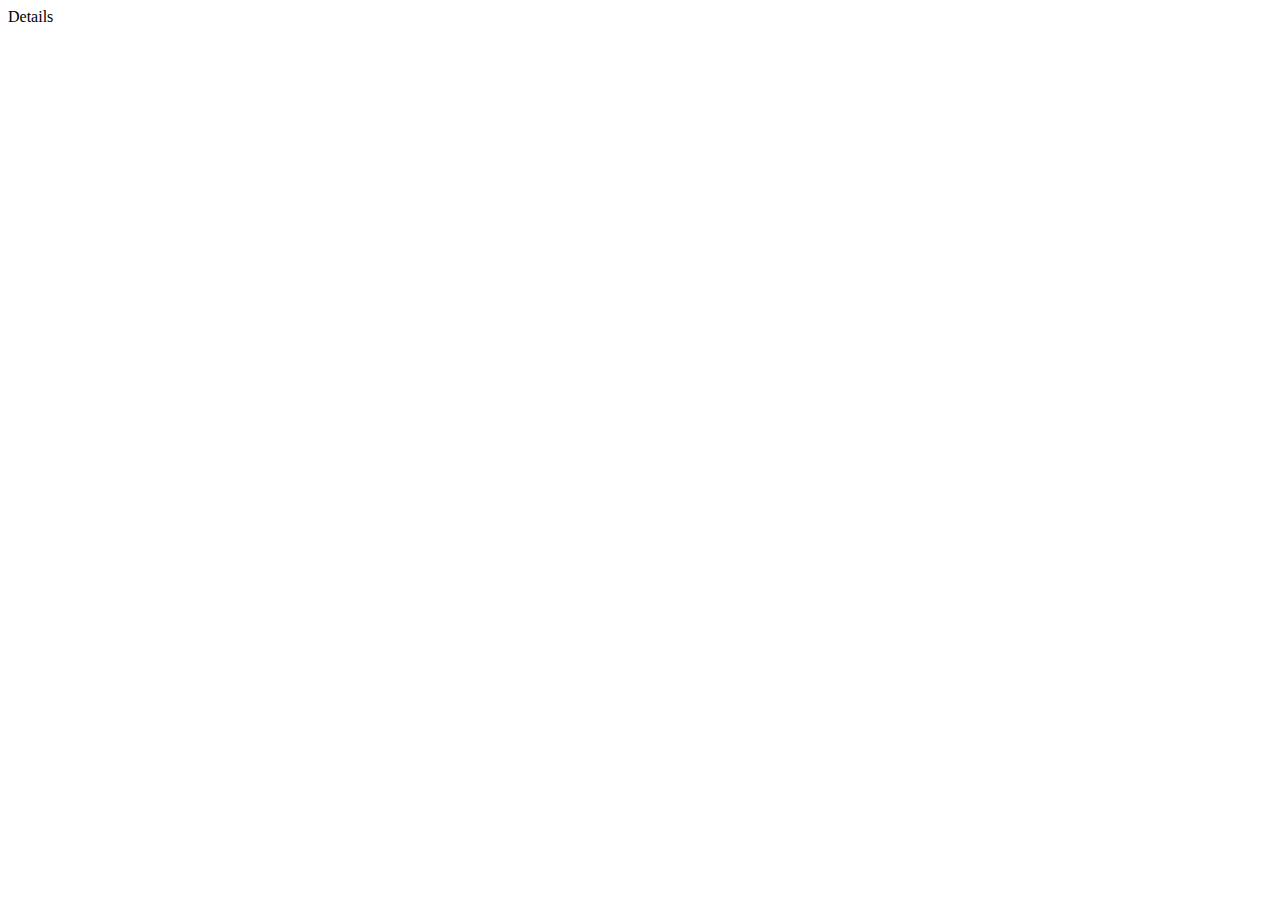
==== details.html @ 32a8ade8 "Custom Scrollbar 4" ====
<!DOCTYPE html>
<html lang="en">
<head>
    <meta charset="UTF-8">
    <meta http-equiv="X-UA-Compatible" content="IE=edge">
    <meta name="viewport" content="width=device-width, initial-scale=1.0">
    <title>Document</title>
</head>
<body>
    Details
</body>
</html>
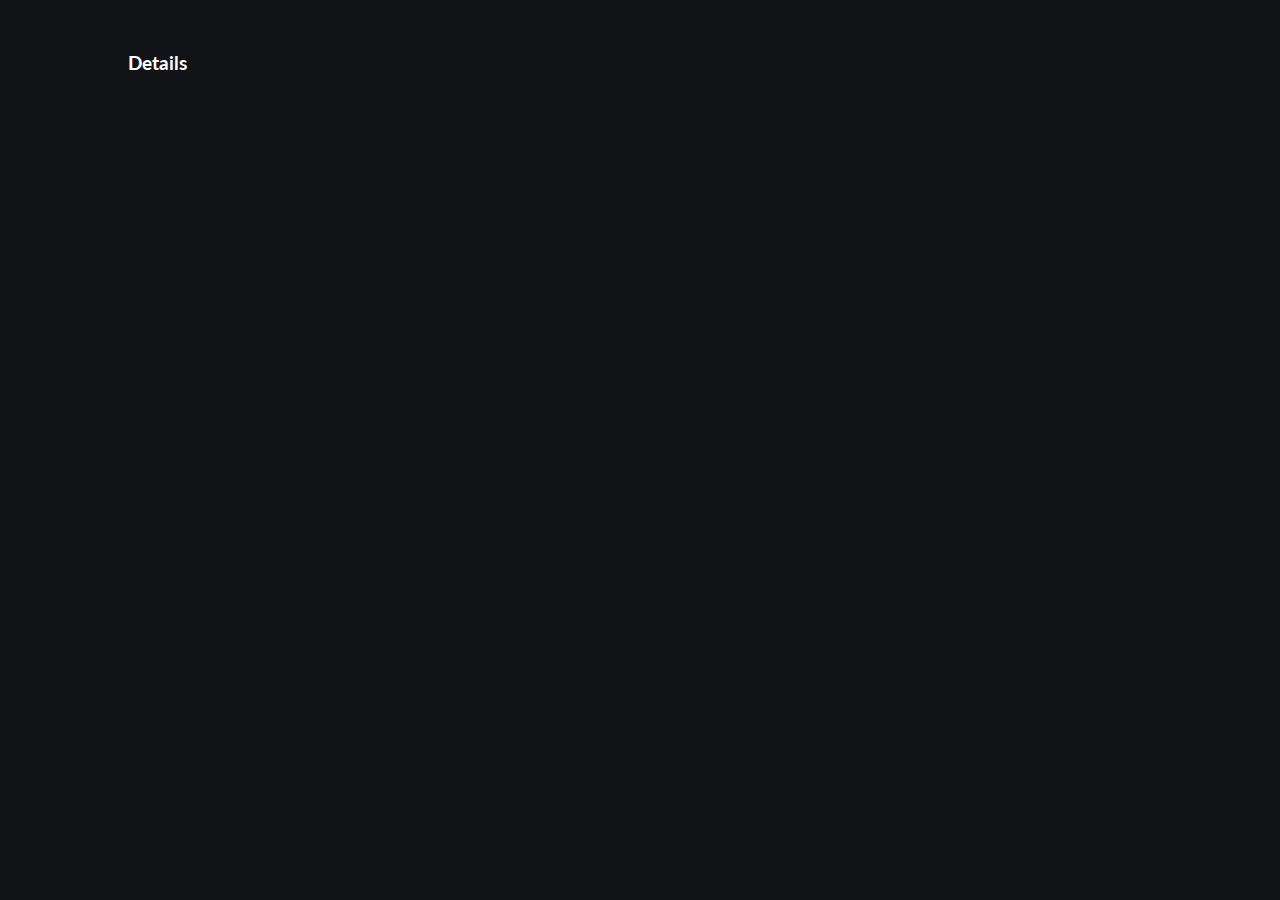
==== commit a90fa543: "Details" ====
--- a/details.html
+++ b/details.html
@@ -1,12 +1,26 @@
 <!DOCTYPE html>
 <html lang="en">
-<head>
-    <meta charset="UTF-8">
-    <meta http-equiv="X-UA-Compatible" content="IE=edge">
-    <meta name="viewport" content="width=device-width, initial-scale=1.0">
-    <title>Document</title>
-</head>
-<body>
-    Details
-</body>
-</html>+  <head>
+    <meta charset="UTF-8" />
+    <meta http-equiv="X-UA-Compatible" content="IE=edge" />
+    <meta name="viewport" content="width=device-width, initial-scale=1.0" />
+    <title>Details</title>
+    <link rel="stylesheet" href="./css/style.css" />
+    <script
+      src="https://kit.fontawesome.com/a001c7932f.js"
+      crossorigin="anonymous"
+    ></script>
+  </head>
+  <body>
+    <div class="details-container">
+      <div class="details-header">
+        <h3>Details</h3>
+        <div class="search-container-details">
+          <input type="text" placeholder="Search.." name="search" />
+          <i class="fa-solid fa-magnifying-glass"></i>
+        </div>
+      </div>
+    </div>
+    <script type="module" src="./js/details.js"></script>
+  </body>
+</html>
--- a/css/style.css
+++ b/css/style.css
@@ -0,0 +1,508 @@
+@import url('https://fonts.googleapis.com/css2?family=Lato:wght@300;400;700&display=swap');
+
+
+* {
+    margin: 0;
+    padding: 0;
+    box-sizing: border-box;
+    color: white;
+}
+
+*:not(i):not(.fa) {
+    font-family: 'Lato', sans-serif;
+}
+
+a {
+    text-decoration: none;
+}
+
+button {
+    background-color: transparent;
+    background-repeat: no-repeat;
+    border: none;
+    cursor: pointer;
+    outline: none;
+}
+
+body {
+    background-color: #121317;
+}
+
+
+:root {
+    --mobile-header-height: 80px;
+    --header-width: 250px;
+    --header-padding: 0px 0px 0px 25px;
+    --header-padding-mobile: 20px 25px;
+    --slider-text-margin-top: -90px;
+    --slider-text-font-size: 2rem;
+    --slider-text-padding-left: 12px;
+}
+
+header {
+    min-width: var(--header-width);
+    height: 100vh;
+    background-color: #030303;
+    padding: var(--header-padding);
+    position: fixed
+}
+
+main {
+    margin-left: var(--header-width);
+}
+
+.mobile-nav {
+    display: none;
+}
+
+.search-container {
+    background-color: #8D8D8B;
+    padding: 10px;
+    border-radius: 20px;
+    display: flex;
+    justify-content: center;
+    align-items: center;
+    color: #C0C0BF;
+}
+
+.search-container i {
+    color: #C0C0BF;
+}
+
+.search-container input {
+    margin-left: 10px;
+    background-color: transparent;
+    border-style: none;
+}
+
+.search-container input:focus {
+    outline: none;
+}
+
+
+header img {
+    width: 42px;
+    margin: 30px 0 20px 0;
+}
+
+nav h2 {
+    color: #8A8A8A;
+}
+
+.nav-links {
+    list-style-type: none;
+    margin-top: 20px;
+}
+
+.nav-links li {
+    margin-top: 20px;
+}
+
+.nav-links i,
+a {
+    font-size: 1.1rem;
+}
+
+.nav-links a {
+    margin-left: 10px;
+}
+
+.active-link * {
+    color: #159FFF;
+}
+
+.active-link {
+    border-right: 3px solid #159FFF;
+}
+
+/* ---Mobile Nav */
+.overlay {
+    height: 100%;
+    width: 0;
+    position: fixed;
+    z-index: 1;
+    left: 0;
+    top: 0;
+    background-color: #030303;
+    overflow-x: hidden;
+    transition: all 0.5s ease 0s;
+}
+
+.overlay-active {
+    width: 100%;
+}
+
+.overlay-content {
+    display: flex;
+    height: 100%;
+    flex-direction: column;
+    align-items: center;
+    justify-content: center;
+}
+
+.overlay-content div {
+    display: flex;
+    margin: 16px 0;
+}
+
+.overlay-content i {
+    font-size: 36px;
+}
+
+.overlay a {
+    margin-left: 15px;
+    font-size: 36px;
+    display: block;
+    transition: all 0.3s ease 0s;
+}
+
+.overlay a:hover,
+.overlay a:focus {
+    color: #159FFF;
+}
+
+.overlay .close {
+    position: absolute;
+    top: 20px;
+    right: 45px;
+    font-size: 60px;
+    color: #edf0f1;
+    cursor: pointer;
+}
+
+/* Mobile Nav ---*/
+
+
+/* ---Slider */
+.search-in-slider {
+    width: 220px;
+    margin: 20px 40px;
+    position: absolute;
+    z-index: 1;
+}
+
+.mySlides {
+    display: none;
+}
+
+.mySlides img {
+    vertical-align: middle;
+    padding: 0 25%;
+    width: 100%;
+}
+
+/* Slideshow container */
+.slideshow-container {
+    max-width: 100%;
+    position: relative;
+    margin: auto;
+}
+
+/* Caption text */
+.slider-text {
+    font-size: var(--slider-text-font-size);
+    padding-left: var(--slider-text-padding-left);
+    margin-top: var(--slider-text-margin-top);
+    position: absolute;
+    font-weight: 600;
+}
+
+/* Next & previous buttons */
+.prev,
+.next {
+    cursor: pointer;
+    position: absolute;
+    top: 50%;
+    width: auto;
+    padding: 16px;
+    margin-top: -22px;
+    color: white;
+    font-weight: bold;
+    font-size: 18px;
+    transition: 0.6s ease;
+    border-radius: 0 3px 3px 0;
+    user-select: none;
+}
+
+/* Position the "next button" to the right */
+.next {
+    right: 0;
+    border-radius: 3px 0 0 3px;
+}
+
+/* On hover, add a black background color with a little bit see-through */
+.prev:hover,
+.next:hover {
+    background-color: rgba(0, 0, 0, 0.8);
+}
+
+/* The dots/bullets/indicators */
+.dot-container {
+    padding: var(--slider-text-font-size) var(--slider-text-padding-left);
+    position: absolute;
+    margin-top: var(--slider-text-margin-top);
+}
+
+.dot {
+    cursor: pointer;
+    height: calc(var(--slider-text-font-size) / 2);
+    width: calc(var(--slider-text-font-size) / 2);
+    margin: 0 2px;
+    background-color: #bbb;
+    border-radius: 50%;
+    display: inline-block;
+    transition: background-color 0.6s ease;
+}
+
+.active,
+.dot:hover {
+    background-color: #717171;
+}
+
+/* Fading animation */
+.fade {
+    animation-name: fade;
+    animation-duration: 1.5s;
+}
+
+@keyframes fade {
+    from {
+        opacity: .6
+    }
+
+    to {
+        opacity: 1
+    }
+}
+
+/* Slider--- */
+
+/* ---Custom Scrollbar */
+.custom-scrollbar-container {
+    margin: 2vh 0 0 2%;
+}
+
+.upper-scrollbar {
+    margin: 2vh 0;
+    display: flex;
+    justify-content: space-between;
+}
+
+.upper-scrollbar-right {
+    display: flex;
+}
+
+.upper-scrollbar-right a {
+    margin: 0 0.5rem;
+    color: #8D8D8B;
+    font-size: .9rem;
+    font-weight: bold;
+}
+
+.upper-scrollbar-right a:hover,
+.upper-scrollbar-right a:focus {
+    color: #159FFF;
+}
+
+.custom-scrollbar {
+    display: flex;
+    overflow: auto;
+    scroll-behavior: smooth;
+    align-items: center;
+    --title-margin: 1rem;
+    --title-fontsize: 1rem;
+    --rating-fontsize: 16px;
+    /* hide overflow without overflow hidden */
+    -ms-overflow-style: none;
+    /* Internet Explorer 10+ */
+    scrollbar-width: none;
+    /* Firefox */
+}
+
+.custom-scrollbar::-webkit-scrollbar {
+    /* hide overflow without overflow hidden */
+    display: none;
+    /* Safari and Chrome */
+}
+
+.custom-scrollbar button {
+    position: absolute;
+    /* setting arrow position */
+    margin-top: calc(-1 * ((2 * var(--title-margin)) + var(--title-fontsize) + var(--rating-fontsize)));
+}
+
+.custom-scrollbar button i {
+    font-size: 2rem;
+}
+
+#left-scroll {
+    margin-left: 20px;
+}
+
+#right-scroll {
+    margin-right: 20px;
+    right: 0;
+}
+
+.info-box {
+    flex: 0 0 150px;
+    margin-right: 5%;
+    text-align: center;
+    /* added ... if more than one line  */
+    display: table;
+    table-layout: fixed;
+    width: 100%;
+}
+
+.home-scrollbar-title {
+    margin: var(--title-margin) 0;
+    font-size: var(--title-fontsize);
+    /* added ... if more than one line  */
+    white-space: nowrap;
+    overflow: hidden;
+    text-overflow: ellipsis;
+
+}
+
+.home-scrollbar-rating {
+    color: #8D8D8B;
+    font-size: var(--rating-fontsize);
+}
+
+.info-box img {
+    width: 100%;
+}
+
+/* Custom Scrollbar--- */
+
+
+/* ---Details */
+
+.details-container {
+    padding: 5vh 10%;
+}
+
+.details-header {
+    display: flex;
+    justify-content: space-between;
+    align-items: center;
+}
+
+.search-container-details {
+    display: flex;
+    justify-content: flex-end;
+    align-items: center;
+    width: 40px;
+    height: 35px;
+    padding: 0 20px;
+    border-radius: 22px;
+    transition: width 0.5s ease;
+    overflow: hidden;
+}
+
+.search-container-details-active {
+    width: 200px;
+    background-color: #8D8D8B;
+
+}
+
+.search-container-details input {
+    height: 100%;
+    max-width: 100%;
+    background-color: transparent;
+    border-style: none;
+    padding-left: 30px;
+}
+
+.search-container-details i {
+    color: #C0C0BF;
+    font-size: 20px;
+    margin-left: 10px;
+}
+
+.search-container-details input:focus {
+    outline: none;
+}
+
+/* Details--- */
+
+@media screen and (max-height: 450px) {
+    .overlay a {
+        font-size: 20px;
+    }
+
+    .overlay .close {
+        font-size: 40px;
+        top: 15px;
+        right: 35px;
+    }
+}
+
+@media only screen and (max-width: 800px) {
+    html {
+        font-size: 14px;
+    }
+
+    header * {
+        display: none;
+    }
+
+    header {
+        background-color: #030303;
+        height: var(--mobile-header-height);
+        width: 100%;
+        padding: var(--header-padding-mobile);
+    }
+
+    .home-container {
+        display: flex;
+        flex-direction: column;
+    }
+
+    .mobile-nav {
+        display: flex;
+        justify-content: space-between;
+
+    }
+
+    .burger,
+    input {
+        display: block;
+    }
+
+    .burger i {
+        font-size: 2rem;
+    }
+
+    main {
+        margin-left: 0px;
+        margin-top: var(--mobile-header-height);
+    }
+
+    .search-in-slider {
+        display: none;
+    }
+
+    .mySlides img {
+        padding: 0;
+    }
+
+    :root {
+        --slider-text-font-size: 1.5rem;
+        --slider-text-padding-left: 10%;
+    }
+
+    .info-box {
+        flex: 0 0 100px;
+    }
+
+    .search-container-details-active {
+        width: 60%;
+    }
+}
+
+@media only screen and (max-width: 1280px) {
+    .mySlides img {
+        padding: 0;
+    }
+}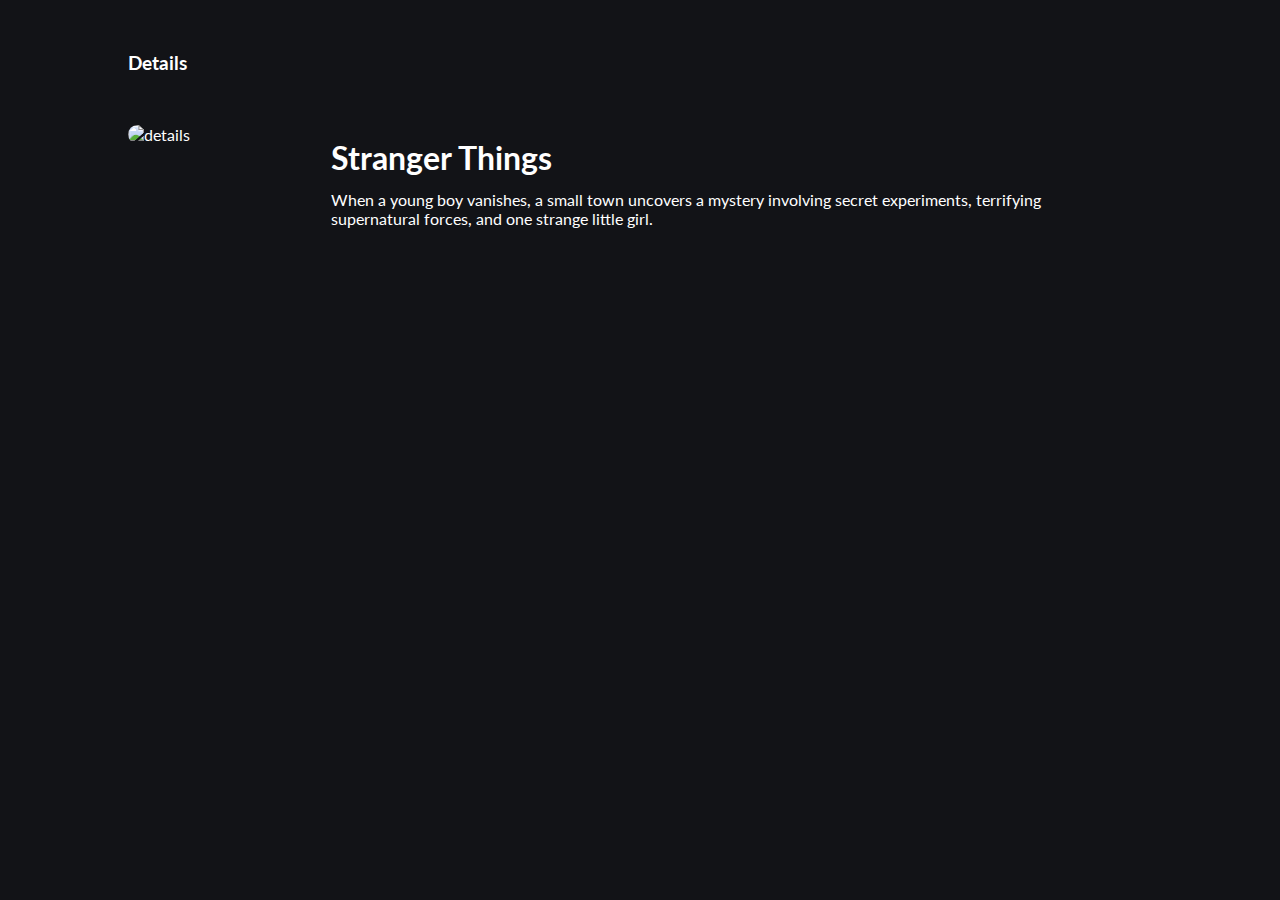
==== commit 2b6fc199: "Details 2" ====
--- a/details.html
+++ b/details.html
@@ -20,6 +20,21 @@
           <i class="fa-solid fa-magnifying-glass"></i>
         </div>
       </div>
+      <div class="details-content">
+        <img
+          src="https://image.tmdb.org/t/p/w500/49WJfeN0moxb9IPfGn8AIqMGskD.jpg"
+          alt="details"
+        />
+        <div class="details-image-right">
+          <h1>Stranger Things</h1>
+          <p id="details-overview">
+            When a young boy vanishes, a small town uncovers a mystery involving
+            secret experiments, terrifying supernatural forces, and one strange
+            little girl.
+          </p>
+          <button onclick="readMore()" id="myBtn">Read more</button>
+        </div>
+      </div>
     </div>
     <script type="module" src="./js/details.js"></script>
   </body>
--- a/css/style.css
+++ b/css/style.css
@@ -388,6 +388,7 @@
     align-items: center;
 }
 
+/* Search Container Details */
 .search-container-details {
     display: flex;
     justify-content: flex-end;
@@ -424,6 +425,33 @@
     outline: none;
 }
 
+/* Details Content */
+.details-content {
+    display: flex;
+    margin: 5vh 0;
+}
+
+.details-content img {
+    width: 20%;
+    border-radius: 32px;
+    align-self: flex-start;
+}
+
+.details-image-right {
+    padding: 0 5%;
+    display: flex;
+    flex-direction: column;
+    justify-content: center;
+}
+
+.details-image-right h1 {
+    margin: 0.8rem 0;
+}
+
+#more {
+    display: none;
+}
+
 /* Details--- */
 
 @media screen and (max-height: 450px) {
@@ -499,6 +527,16 @@
     .search-container-details-active {
         width: 60%;
     }
+
+    .details-content {
+        flex-direction: column;
+    }
+
+    .details-content img {
+        width: 50%;
+        border-radius: 0;
+        align-self: center;
+    }
 }
 
 @media only screen and (max-width: 1280px) {
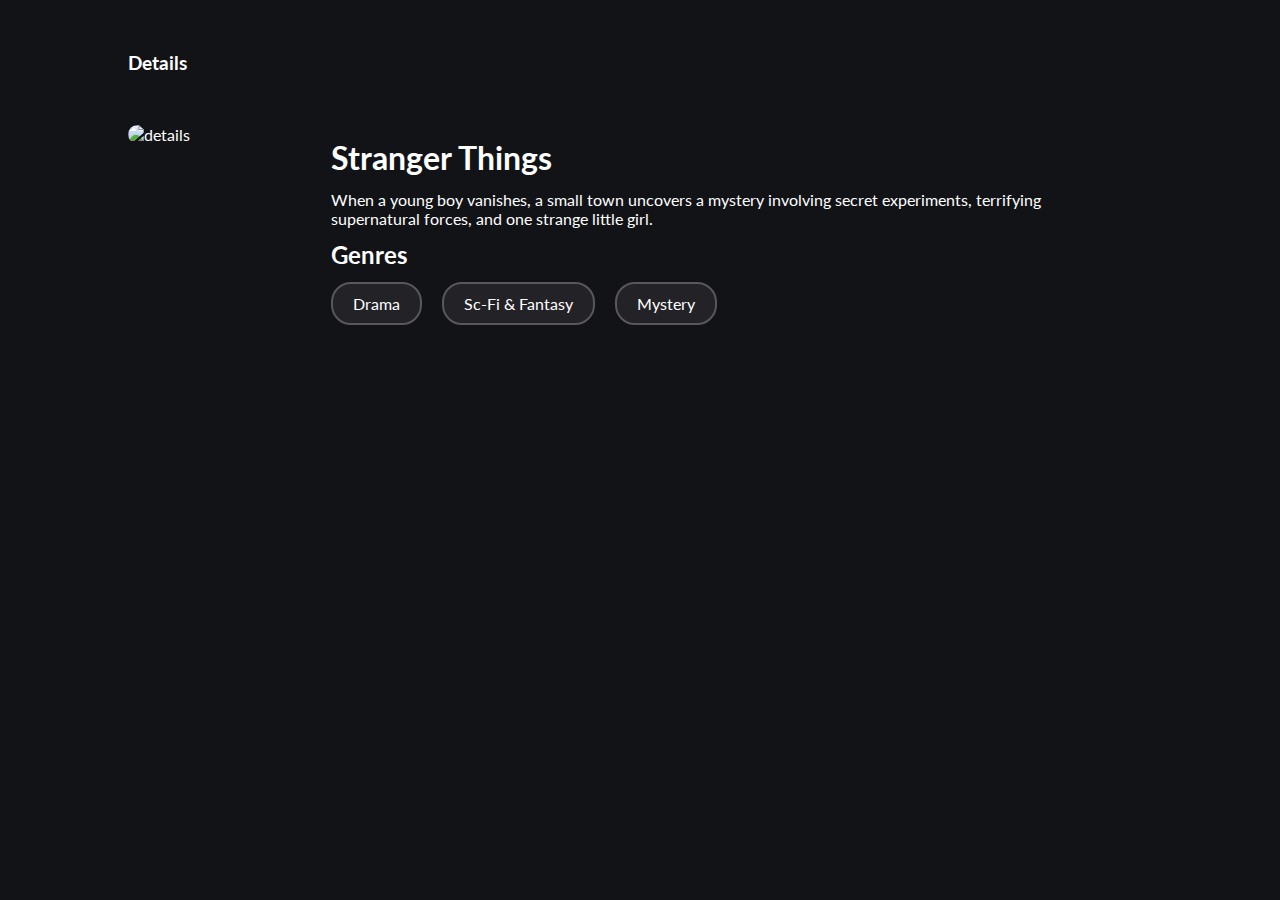
==== commit 271a19bf: "Details 3" ====
--- a/details.html
+++ b/details.html
@@ -33,6 +33,26 @@
             little girl.
           </p>
           <button onclick="readMore()" id="myBtn">Read more</button>
+          <h2>Genres</h2>
+          <div class="details-genres-container">
+            <div class="genres-side-left">
+              <i class="fa-solid fa-caret-left"></i>
+            </div>
+            <div class="details-genres">
+              <div class="genre-boxes">
+                <p>Drama</p>
+              </div>
+              <div class="genre-boxes">
+                <p>Sc-Fi & Fantasy</p>
+              </div>
+              <div class="genre-boxes">
+                <p>Mystery</p>
+              </div>
+            </div>
+            <div class="genres-side-right">
+              <i class="fa-solid fa-caret-right"></i>
+            </div>
+          </div>
         </div>
       </div>
     </div>
--- a/css/style.css
+++ b/css/style.css
@@ -442,6 +442,8 @@
     display: flex;
     flex-direction: column;
     justify-content: center;
+    /* added for child element(details-genres) overlow  */
+    overflow: hidden;
 }
 
 .details-image-right h1 {
@@ -450,6 +452,55 @@
 
 #more {
     display: none;
+}
+
+/* Genres */
+.details-image-right h2 {
+    margin: 0.8rem 0;
+}
+
+.details-genres-container {
+    display: flex;
+}
+
+.genres-side-left,
+.genres-side-right {
+    flex: 0 0 30px;
+    background-color: #222227;
+    opacity: 0.1;
+    display: flex;
+    align-items: center;
+    justify-content: center;
+    transition: opacity .3s ease;
+}
+
+.genres-side-left:hover,
+.genres-side-right:hover {
+    opacity: 1;
+}
+
+.details-genres {
+    display: flex;
+    overflow: auto;
+    scroll-behavior: smooth;
+    -ms-overflow-style: none;
+    /* Internet Explorer 10+ */
+    scrollbar-width: none;
+    /* Firefox */
+}
+
+.details-genres::-webkit-scrollbar {
+    display: none;
+    /* Safari and Chrome */
+}
+
+.genre-boxes {
+    background-color: #222227;
+    padding: 10px 20px;
+    margin-right: 20px;
+    border-radius: 20px;
+    border: 2px solid #58575D;
+    flex-shrink: 0;
 }
 
 /* Details--- */
@@ -524,6 +575,10 @@
         flex: 0 0 100px;
     }
 
+    .details-container {
+        padding: 3vh 5%;
+    }
+
     .search-container-details-active {
         width: 60%;
     }
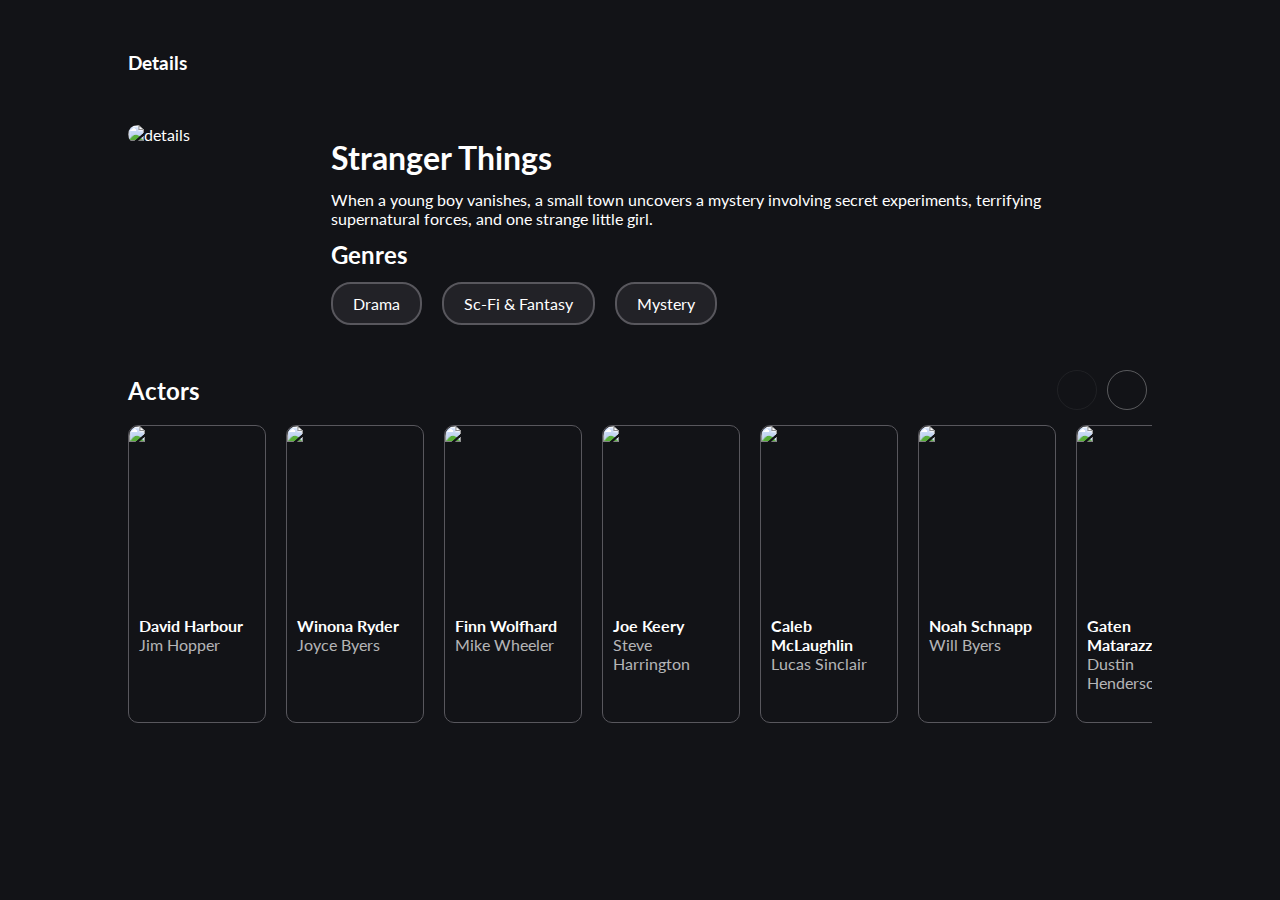
==== commit 7510b510: "Details 5" ====
--- a/details.html
+++ b/details.html
@@ -55,6 +55,131 @@
           </div>
         </div>
       </div>
+      <div class="actors">
+        <div class="actors-top">
+          <h2>Actors</h2>
+          <div class="actors-scroll-controls">
+            <div class="actors-controls-left">
+              <i class="fa-solid fa-angle-left"></i>
+            </div>
+            <div class="actors-controls-right">
+              <i class="fa-solid fa-angle-right"></i>
+            </div>
+          </div>
+        </div>
+        <div class="actors-scroll">
+          <div class="actors-card">
+            <div class="crop-container">
+              <img
+                src="https://image.tmdb.org/t/p/w500/chPekukMF5SNnW6b22NbYPqAStr.jpg"
+              />
+            </div>
+            <div class="card-details">
+              <p>David Harbour</p>
+              <p>Jim Hopper</p>
+            </div>
+          </div>
+          <div class="actors-card">
+            <div class="crop-container">
+              <img
+                src="https://image.tmdb.org/t/p/w500/5yteOSY2lgGOgSWmRTlxqfY59MS.jpg"
+              />
+            </div>
+            <div class="card-details">
+              <p>Winona Ryder</p>
+              <p>Joyce Byers</p>
+            </div>
+          </div>
+          <div class="actors-card">
+            <div class="crop-container">
+              <img
+                src="https://image.tmdb.org/t/p/w500/p0ayyuQWPnTvbCaN7E2ROetuLVs.jpg"
+              />
+            </div>
+            <div class="card-details">
+              <p>Finn Wolfhard</p>
+              <p>Mike Wheeler</p>
+            </div>
+          </div>
+          <div class="actors-card">
+            <div class="crop-container">
+              <img
+                src="https://image.tmdb.org/t/p/w500/8B45gAoJx4OvrYqCWid51MBXfeK.jpg"
+              />
+            </div>
+            <div class="card-details">
+              <p>Joe Keery</p>
+              <p>Steve Harrington</p>
+            </div>
+          </div>
+          <div class="actors-card">
+            <div class="crop-container">
+              <img
+                src="https://image.tmdb.org/t/p/w500/6YjorSZyqFBl3f4sgcCQmOc1yoi.jpg"
+              />
+            </div>
+            <div class="card-details">
+              <p>Caleb McLaughlin</p>
+              <p>Lucas Sinclair</p>
+            </div>
+          </div>
+          <div class="actors-card">
+            <div class="crop-container">
+              <img
+                src="https://image.tmdb.org/t/p/w500/3GSWWrqQjio6G8L42ugGBGNks37.jpg"
+              />
+            </div>
+            <div class="card-details">
+              <p>Noah Schnapp</p>
+              <p>Will Byers</p>
+            </div>
+          </div>
+          <div class="actors-card">
+            <div class="crop-container">
+              <img
+                src="https://image.tmdb.org/t/p/w500/gfxSa9pwafFEyzok6N4sIVbJLS.jpg"
+              />
+            </div>
+            <div class="card-details">
+              <p>Gaten Matarazzo</p>
+              <p>Dustin Henderson</p>
+            </div>
+          </div>
+          <div class="actors-card">
+            <div class="crop-container">
+              <img
+                src="https://image.tmdb.org/t/p/w500/cso2aK5Aeallh0AY7nOgqnfKqEd.jpg"
+              />
+            </div>
+            <div class="card-details">
+              <p>Millie Bobby Brown</p>
+              <p>Eleven</p>
+            </div>
+          </div>
+          <div class="actors-card">
+            <div class="crop-container">
+              <img
+                src="https://image.tmdb.org/t/p/w500/qouCh22I7LZtEJ2THaDsSv0W0ma.jpg"
+              />
+            </div>
+            <div class="card-details">
+              <p>Sadie Sink</p>
+              <p>Max Mayfield</p>
+            </div>
+          </div>
+          <div class="actors-card">
+            <div class="crop-container">
+              <img
+                src="https://image.tmdb.org/t/p/w500/abiDpvKQy5yqa8BazNx3nb0aD8c.jpg"
+              />
+            </div>
+            <div class="card-details">
+              <p>Natalia Dyer</p>
+              <p>Nancy Wheeler</p>
+            </div>
+          </div>
+        </div>
+      </div>
     </div>
     <script type="module" src="./js/details.js"></script>
   </body>
--- a/css/style.css
+++ b/css/style.css
@@ -503,6 +503,83 @@
     flex-shrink: 0;
 }
 
+/* Actors */
+.actors-top {
+    display: flex;
+    justify-content: space-between;
+    align-items: center;
+    margin-bottom: 15px;
+}
+
+.actors-scroll-controls {
+    display: flex;
+}
+
+.actors-controls-left,
+.actors-controls-right {
+    width: 40px;
+    height: 40px;
+    border-radius: 50%;
+    border: solid 1px rgba(255, 255, 255, 0.3);
+    display: flex;
+    justify-content: center;
+    align-items: center;
+    margin: 0 5px;
+}
+
+.actors-controls-left:hover,
+.actors-controls-right:hover {
+    background-color: #1D1D1D;
+}
+
+.actors-scroll {
+    display: flex;
+    overflow: auto;
+    scroll-behavior: smooth;
+    -ms-overflow-style: none;
+    /* Internet Explorer 10+ */
+    scrollbar-width: none;
+    /* Firefox */
+}
+
+.actors-scroll::-webkit-scrollbar {
+    display: none;
+    /* Safari and Chrome */
+}
+
+.actors-card {
+    border: 0.8px solid #58575D;
+    /* width: 138px; */
+    flex: 0 0 138px;
+    --card-radius: 10px;
+    border-radius: var(--card-radius);
+    margin-right: 20px;
+
+}
+
+.card-details {
+    padding: 10px 10px 30px 10px;
+}
+
+.card-details p:nth-child(1) {
+    font-weight: bold;
+}
+
+.card-details p:nth-child(2) {
+    color: #FFFFFFB3;
+}
+
+.crop-container {
+    width: 100%;
+    height: 180px;
+    overflow: hidden;
+    border-radius: var(--card-radius) var(--card-radius) 0 0;
+}
+
+.crop-container img {
+    width: 100%;
+}
+
 /* Details--- */
 
 @media screen and (max-height: 450px) {
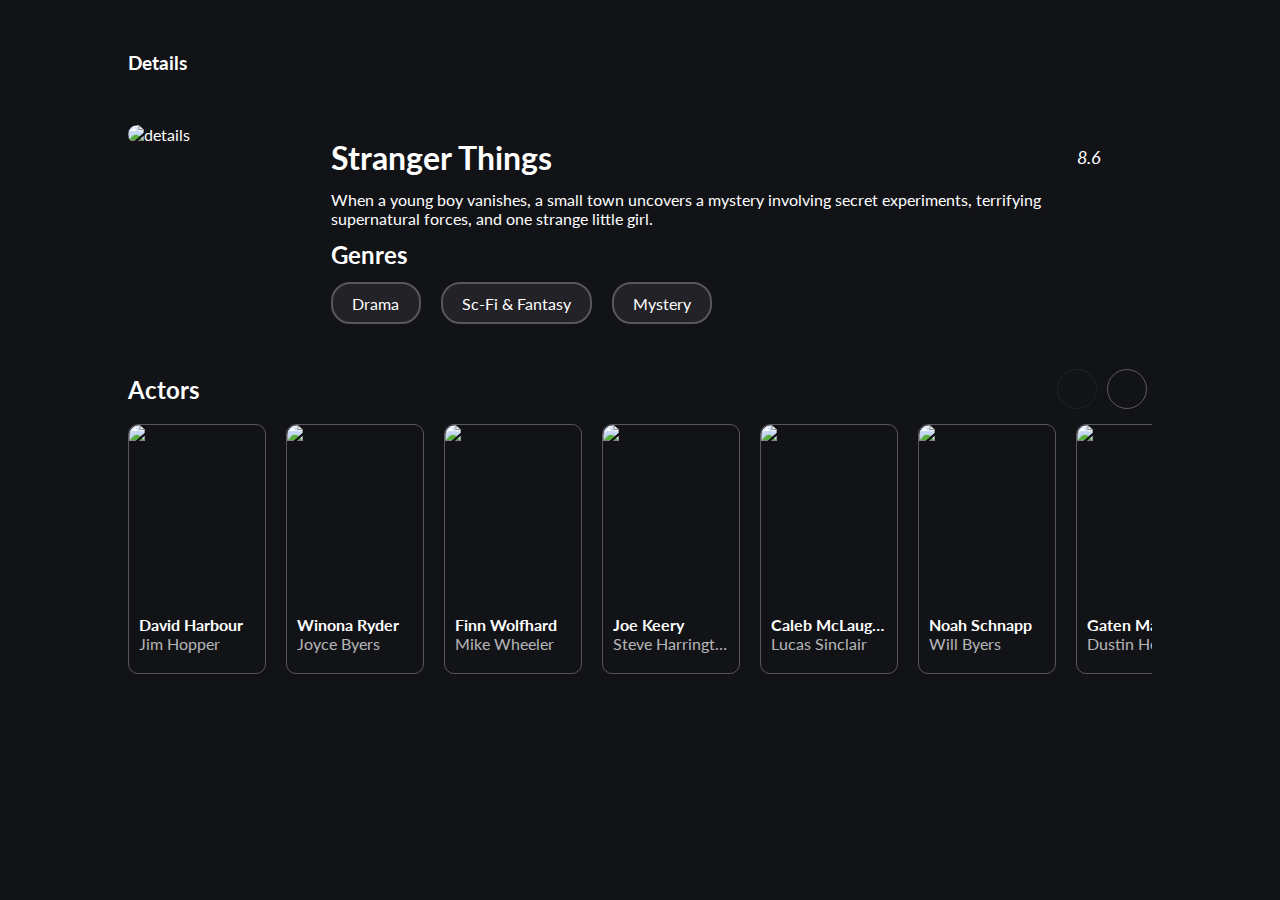
==== commit efdc1434: "Details 6" ====
--- a/details.html
+++ b/details.html
@@ -26,7 +26,12 @@
           alt="details"
         />
         <div class="details-image-right">
-          <h1>Stranger Things</h1>
+          <div class="details-image-right-top">
+            <h1>Stranger Things</h1>
+            <i class="fa-regular fa-star">
+              <span>8.6</span>
+            </i>
+          </div>
           <p id="details-overview">
             When a young boy vanishes, a small town uncovers a mystery involving
             secret experiments, terrifying supernatural forces, and one strange
--- a/css/style.css
+++ b/css/style.css
@@ -446,8 +446,19 @@
     overflow: hidden;
 }
 
-.details-image-right h1 {
+.details-image-right-top {
+    display: flex;
+    align-items: center;
+    justify-content: space-between;
+}
+
+.details-image-right-top h1 {
     margin: 0.8rem 0;
+}
+
+.details-image-right-top i {
+    color: #C99C30;
+    font-size: 1.1rem;
 }
 
 #more {
@@ -495,10 +506,11 @@
 }
 
 .genre-boxes {
+    --padding: 0.6rem;
     background-color: #222227;
-    padding: 10px 20px;
+    padding: var(--padding) 1.2rem;
     margin-right: 20px;
-    border-radius: 20px;
+    border-radius: calc(2 * var(--padding));
     border: 2px solid #58575D;
     flex-shrink: 0;
 }
@@ -558,15 +570,28 @@
 }
 
 .card-details {
-    padding: 10px 10px 30px 10px;
+    padding: 10px 10px 20px 10px;
+    /* added ... if more than one line  */
+    display: table;
+    table-layout: fixed;
+    width: 100%;
 }
 
 .card-details p:nth-child(1) {
     font-weight: bold;
+    /* added ... if more than one line  */
+    white-space: nowrap;
+    overflow: hidden;
+    text-overflow: ellipsis;
+
 }
 
 .card-details p:nth-child(2) {
     color: #FFFFFFB3;
+    /* added ... if more than one line  */
+    white-space: nowrap;
+    overflow: hidden;
+    text-overflow: ellipsis;
 }
 
 .crop-container {
@@ -669,6 +694,26 @@
         border-radius: 0;
         align-self: center;
     }
+
+    .details-image-right {
+        padding: 0;
+    }
+
+    .actors-card {
+        flex: 0 0 100px;
+    }
+
+    .crop-container {
+        height: 120px;
+    }
+
+    .card-details p:nth-child(1) {
+        font-size: 0.8rem
+    }
+
+    .card-details p:nth-child(2) {
+        font-size: 0.8rem
+    }
 }
 
 @media only screen and (max-width: 1280px) {
